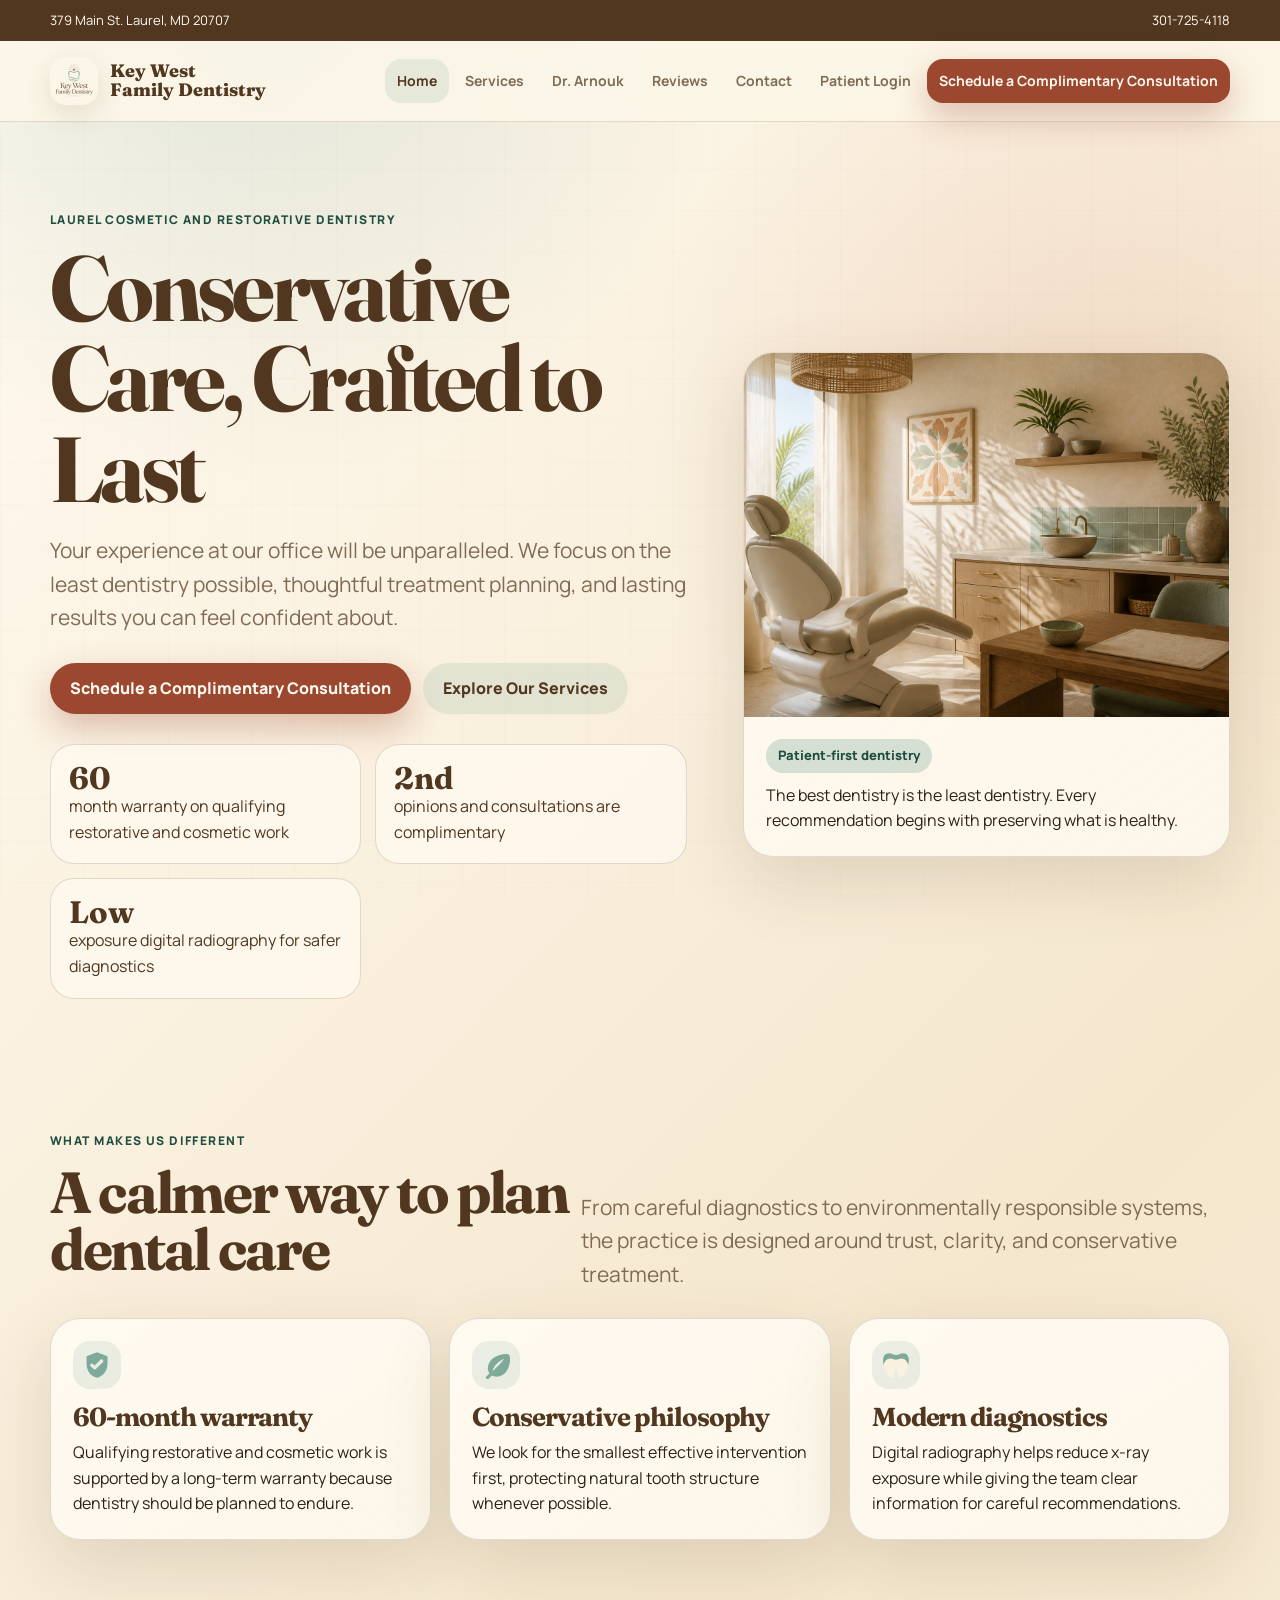
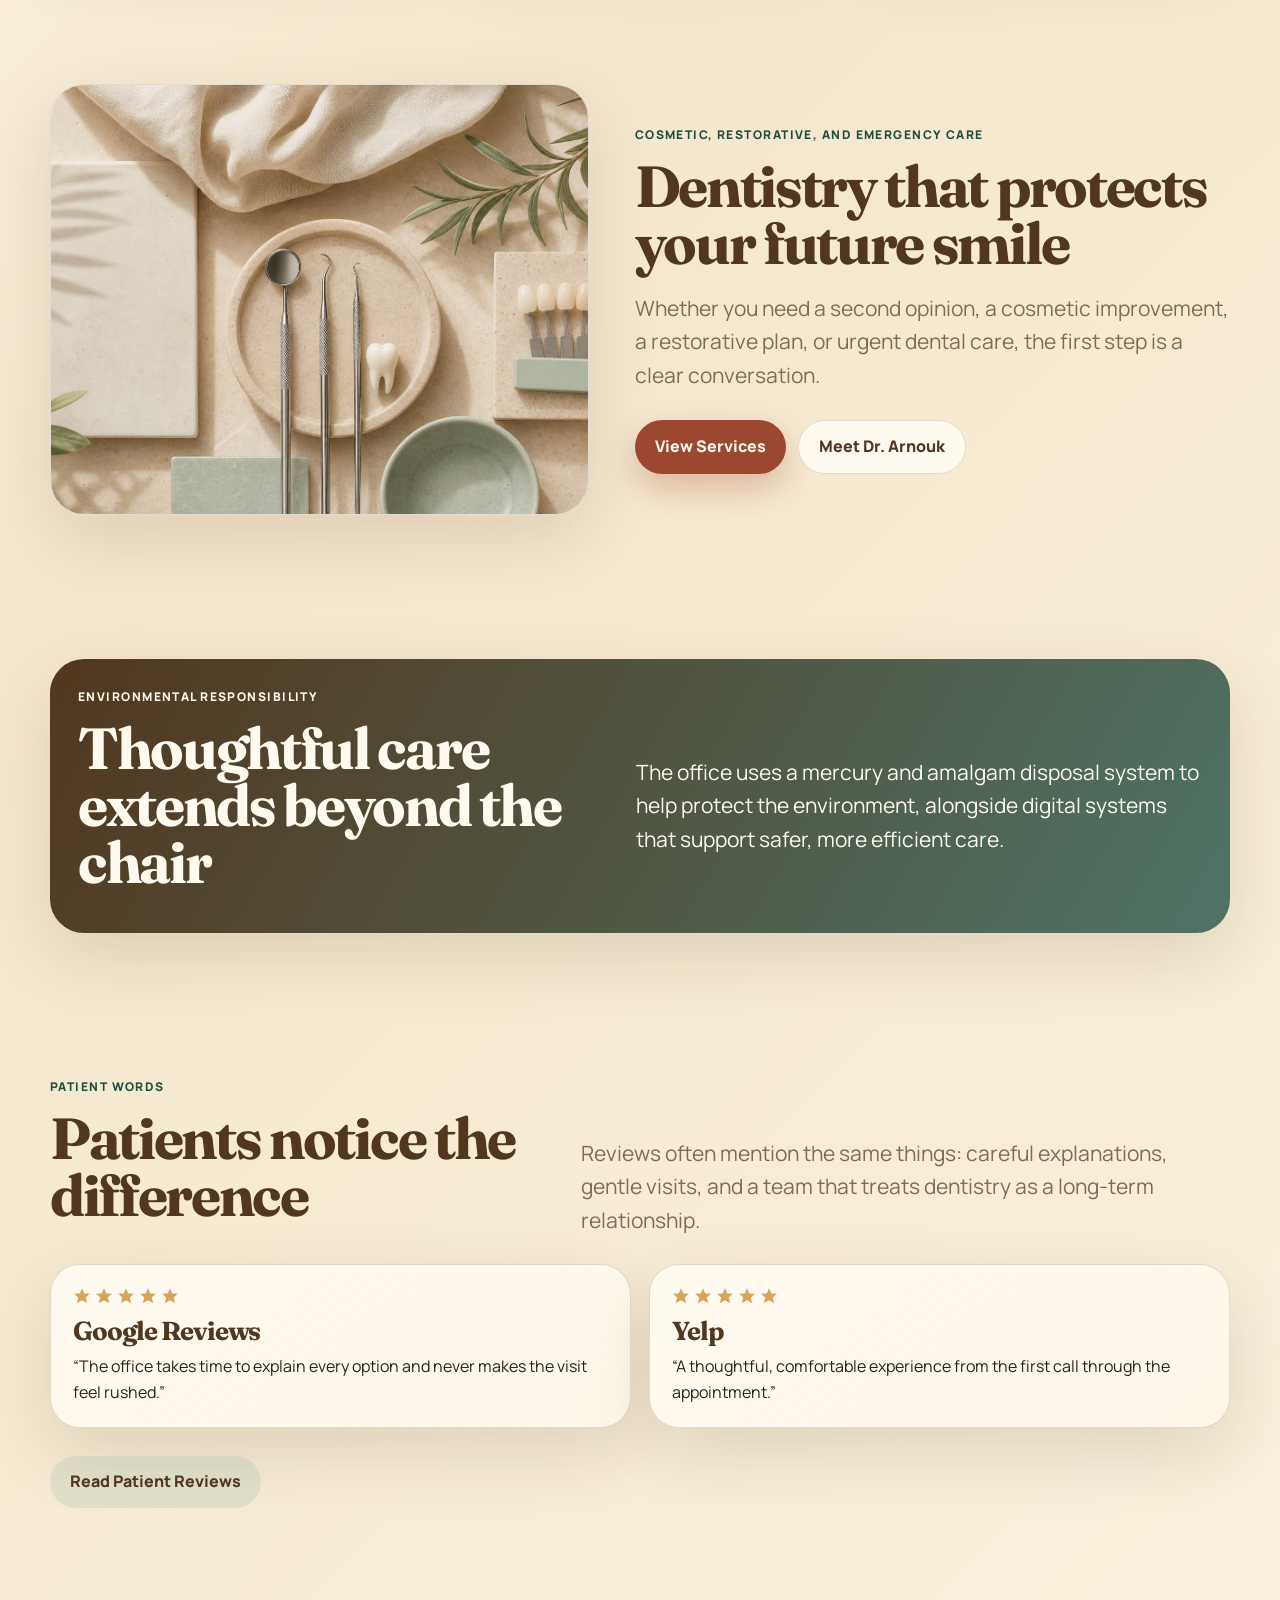
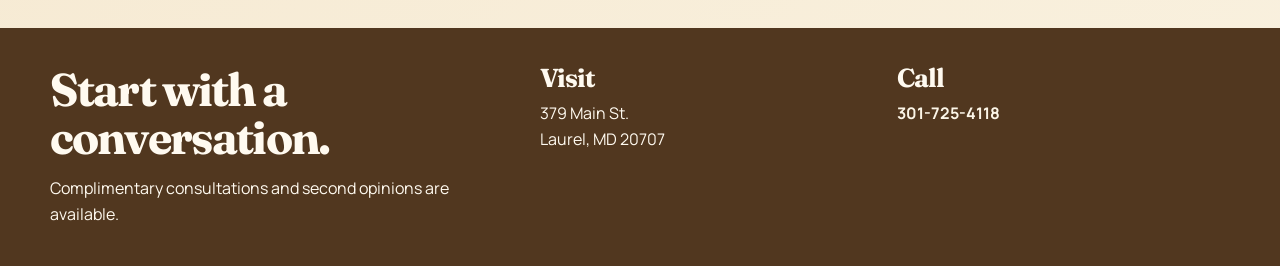
==== index.html @ 3a90dc20 "Initial release: warm boutique redesign of caribbeandentist.com - 8 static pages (home, services, do" ====
<!doctype html>
<html lang="en">
  <head>
    <meta charset="utf-8">
    <meta name="viewport" content="width=device-width, initial-scale=1">
    <title>Key West Family Dentistry | Conservative Dental Care in Laurel, MD</title>
    <meta name="description" content="Warm, conservative cosmetic and restorative dentistry in Laurel, MD with complimentary consultations and a 60-month warranty on qualifying work.">
    <link rel="preconnect" href="https://fonts.googleapis.com">
    <link rel="preconnect" href="https://fonts.gstatic.com" crossorigin>
    <link rel="stylesheet" href="styles.css">
  </head>
  <body>
    <div class="top-note">
      <div class="site-shell">
        <span>379 Main St. Laurel, MD 20707</span>
        <a href="tel:3017254118">301-725-4118</a>
      </div>
    </div>
    <header class="nav-wrap">
      <nav class="nav site-shell" aria-label="Primary navigation">
        <a class="brand" href="index.html">
          <img class="brand-mark" src="assets/logo/logo-mark-192.png" width="48" height="48" alt="">
          <span>Key West<br>Family Dentistry</span>
        </a>
        <button class="menu-toggle" type="button" aria-label="Open navigation" aria-expanded="false" data-menu-toggle><span></span></button>
        <div class="nav-links" data-nav-links>
          <a class="active" href="index.html">Home</a>
          <a href="services.html">Services</a>
          <a href="doctor.html">Dr. Arnouk</a>
          <a href="reviews.html">Reviews</a>
          <a href="contact.html">Contact</a>
          <a href="login.html">Patient Login</a>
          <a class="btn" href="contact.html">Schedule a Complimentary Consultation</a>
        </div>
      </nav>
    </header>
    <main>
      <section class="hero">
        <div class="site-shell hero-grid">
          <div>
            <p class="eyebrow">Laurel cosmetic and restorative dentistry</p>
            <h1>Conservative Care, Crafted to Last</h1>
            <p class="lede">Your experience at our office will be unparalleled. We focus on the least dentistry possible, thoughtful treatment planning, and lasting results you can feel confident about.</p>
            <div class="actions">
              <a class="btn" href="contact.html">Schedule a Complimentary Consultation</a>
              <a class="btn secondary" href="services.html">Explore Our Services</a>
            </div>
            <div class="stat-strip">
              <div class="stat"><strong>60</strong><span>month warranty on qualifying restorative and cosmetic work</span></div>
              <div class="stat"><strong>2nd</strong><span>opinions and consultations are complimentary</span></div>
              <div class="stat"><strong>Low</strong><span>exposure digital radiography for safer diagnostics</span></div>
            </div>
          </div>
          <div class="hero-card">
            <img src="assets/images/hero-clinic-scene.png" alt="Warm boutique dental consultation room">
            <div class="card-note">
              <span class="chip">Patient-first dentistry</span>
              <p>The best dentistry is the least dentistry. Every recommendation begins with preserving what is healthy.</p>
            </div>
          </div>
        </div>
      </section>
      <section class="section">
        <div class="site-shell">
          <div class="section-head">
            <div>
              <p class="eyebrow">What makes us different</p>
              <h2>A calmer way to plan dental care</h2>
            </div>
            <p class="lede">From careful diagnostics to environmentally responsible systems, the practice is designed around trust, clarity, and conservative treatment.</p>
          </div>
          <div class="grid-3">
            <article class="paper-card">
              <span class="icon"><img src="assets/icons/icon-shield.svg" alt=""></span>
              <h3>60-month warranty</h3>
              <p>Qualifying restorative and cosmetic work is supported by a long-term warranty because dentistry should be planned to endure.</p>
            </article>
            <article class="paper-card">
              <span class="icon"><img src="assets/icons/icon-leaf.svg" alt=""></span>
              <h3>Conservative philosophy</h3>
              <p>We look for the smallest effective intervention first, protecting natural tooth structure whenever possible.</p>
            </article>
            <article class="paper-card">
              <span class="icon"><img src="assets/icons/icon-tooth.svg" alt=""></span>
              <h3>Modern diagnostics</h3>
              <p>Digital radiography helps reduce x-ray exposure while giving the team clear information for careful recommendations.</p>
            </article>
          </div>
        </div>
      </section>
      <section class="section">
        <div class="site-shell split-grid">
          <div class="media-frame">
            <img src="assets/images/services-still-life.png" alt="Warm dental tools and porcelain shade tabs">
          </div>
          <div>
            <p class="eyebrow">Cosmetic, restorative, and emergency care</p>
            <h2>Dentistry that protects your future smile</h2>
            <p class="lede">Whether you need a second opinion, a cosmetic improvement, a restorative plan, or urgent dental care, the first step is a clear conversation.</p>
            <div class="actions">
              <a class="btn" href="services.html">View Services</a>
              <a class="btn ghost" href="doctor.html">Meet Dr. Arnouk</a>
            </div>
          </div>
        </div>
      </section>
      <section class="section">
        <div class="site-shell band">
          <div class="split-grid">
            <div>
              <p class="eyebrow">Environmental responsibility</p>
              <h2>Thoughtful care extends beyond the chair</h2>
            </div>
            <p class="lede">The office uses a mercury and amalgam disposal system to help protect the environment, alongside digital systems that support safer, more efficient care.</p>
          </div>
        </div>
      </section>
      <section class="section">
        <div class="site-shell">
          <div class="section-head">
            <div>
              <p class="eyebrow">Patient words</p>
              <h2>Patients notice the difference</h2>
            </div>
            <p class="lede">Reviews often mention the same things: careful explanations, gentle visits, and a team that treats dentistry as a long-term relationship.</p>
          </div>
          <div class="review-grid">
            <article class="review-card">
              <div class="stars"><img src="assets/icons/icon-star.svg" alt=""><img src="assets/icons/icon-star.svg" alt=""><img src="assets/icons/icon-star.svg" alt=""><img src="assets/icons/icon-star.svg" alt=""><img src="assets/icons/icon-star.svg" alt=""></div>
              <h3>Google Reviews</h3>
              <p>“The office takes time to explain every option and never makes the visit feel rushed.”</p>
            </article>
            <article class="review-card">
              <div class="stars"><img src="assets/icons/icon-star.svg" alt=""><img src="assets/icons/icon-star.svg" alt=""><img src="assets/icons/icon-star.svg" alt=""><img src="assets/icons/icon-star.svg" alt=""><img src="assets/icons/icon-star.svg" alt=""></div>
              <h3>Yelp</h3>
              <p>“A thoughtful, comfortable experience from the first call through the appointment.”</p>
            </article>
          </div>
          <div class="actions">
            <a class="btn secondary" href="reviews.html">Read Patient Reviews</a>
          </div>
        </div>
      </section>
    </main>
    <footer class="footer">
      <div class="site-shell footer-grid">
        <div>
          <h2>Start with a conversation.</h2>
          <p>Complimentary consultations and second opinions are available.</p>
        </div>
        <div>
          <h3>Visit</h3>
          <p>379 Main St.<br>Laurel, MD 20707</p>
        </div>
        <div>
          <h3>Call</h3>
          <p><a href="tel:3017254118">301-725-4118</a></p>
        </div>
      </div>
    </footer>
    <script src="script.js"></script>
  </body>
</html>
---- styles.css ----
@import url("https://fonts.googleapis.com/css2?family=Fraunces:opsz,wght@9..144,500;9..144,650&family=Manrope:wght@400;500;600;700&display=swap");

:root {
  --sand: #ead8bd;
  --coconut: #fcf6e8;
  --cream: #fffaf0;
  --seafoam: #7fa99b;
  --seafoam-dark: #4f7b70;
  --seafoam-ink: #1f4d40;
  --terracotta: #c86f52;
  --terracotta-deep: #9c4830;
  --clay: #e6ad86;
  --walnut: #51371f;
  --ink: #2e2116;
  --muted: #806b55;
  --line: rgba(81, 55, 31, .16);
  --shadow: 0 24px 70px rgba(81, 55, 31, .14);
  --radius: 30px;
}

* {
  box-sizing: border-box;
}

:focus-visible {
  outline: 3px solid var(--terracotta);
  outline-offset: 3px;
  border-radius: 8px;
}

a:focus-visible,
button:focus-visible,
.btn:focus-visible,
.tab:focus-visible,
[data-menu-toggle]:focus-visible {
  outline-color: var(--terracotta);
}

input:focus-visible,
select:focus-visible,
textarea:focus-visible {
  outline: none;
}

html {
  scroll-behavior: smooth;
}

body {
  margin: 0;
  font-family: "Manrope", system-ui, sans-serif;
  color: var(--ink);
  background:
    radial-gradient(circle at 20% 0%, rgba(127, 169, 155, .22), transparent 30rem),
    radial-gradient(circle at 85% 12%, rgba(200, 111, 82, .15), transparent 28rem),
    linear-gradient(135deg, #fffaf0 0%, #f5e7ce 48%, #f9f1df 100%);
  line-height: 1.6;
}

body::before {
  position: fixed;
  inset: 0;
  z-index: -1;
  pointer-events: none;
  content: "";
  opacity: .38;
  background-image:
    linear-gradient(rgba(81, 55, 31, .04) 1px, transparent 1px),
    linear-gradient(90deg, rgba(81, 55, 31, .035) 1px, transparent 1px);
  background-size: 42px 42px;
}

a {
  color: inherit;
  text-decoration: none;
}

img {
  display: block;
  max-width: 100%;
  height: auto;
}

button,
input,
select,
textarea {
  font: inherit;
}

.site-shell {
  width: min(1180px, calc(100% - 32px));
  margin: 0 auto;
}

.top-note {
  padding: 10px 0;
  font-size: 13px;
  color: var(--cream);
  background: var(--walnut);
}

.top-note .site-shell {
  display: flex;
  justify-content: space-between;
  gap: 16px;
}

.nav-wrap {
  position: sticky;
  top: 0;
  z-index: 20;
  border-bottom: 1px solid var(--line);
  background: rgba(252, 246, 232, .88);
  backdrop-filter: blur(18px);
}

.nav {
  min-height: 80px;
  display: flex;
  align-items: center;
  justify-content: space-between;
  gap: 20px;
}

.brand {
  display: inline-flex;
  align-items: center;
  gap: 12px;
  font-weight: 800;
  color: var(--walnut);
  min-height: 44px;
}

.brand-mark {
  width: 48px;
  height: 48px;
  border-radius: 16px;
  object-fit: cover;
  background: var(--coconut);
  box-shadow: 0 10px 28px rgba(81, 55, 31, .12);
}

.brand span {
  display: block;
  font-family: "Fraunces", serif;
  font-size: 18px;
  line-height: 1.05;
}

.menu-toggle {
  display: inline-flex;
  min-width: 46px;
  min-height: 46px;
  align-items: center;
  justify-content: center;
  border: 1px solid var(--line);
  border-radius: 999px;
  color: var(--walnut);
  background: var(--cream);
}

.menu-toggle span,
.menu-toggle span::before,
.menu-toggle span::after {
  display: block;
  width: 20px;
  height: 2px;
  border-radius: 999px;
  background: currentColor;
}

.menu-toggle span::before,
.menu-toggle span::after {
  content: "";
  transform: translateY(-7px);
}

.menu-toggle span::after {
  transform: translateY(5px);
}

.nav-links {
  position: absolute;
  left: 16px;
  right: 16px;
  top: calc(100% + 10px);
  display: none;
  padding: 14px;
  border: 1px solid var(--line);
  border-radius: 26px;
  background: var(--cream);
  box-shadow: var(--shadow);
}

.nav-links.open {
  display: grid;
}

.nav-links a {
  display: flex;
  min-height: 44px;
  align-items: center;
  padding: 8px 12px;
  border-radius: 16px;
  color: var(--muted);
  font-weight: 700;
  font-size: 14px;
}

.nav-links a:hover,
.nav-links a.active {
  color: var(--walnut);
  background: rgba(127, 169, 155, .16);
}

.nav-links a.btn {
  color: var(--cream);
  background: var(--terracotta-deep);
}

.btn {
  display: inline-flex;
  min-height: 46px;
  align-items: center;
  justify-content: center;
  gap: 10px;
  border: 0;
  border-radius: 999px;
  padding: 13px 20px;
  font-weight: 800;
  color: var(--cream);
  cursor: pointer;
  background: var(--terracotta-deep);
  box-shadow: 0 14px 34px rgba(156, 72, 48, .32);
}

.btn:hover {
  transform: translateY(-1px);
}

.btn.secondary {
  color: var(--walnut);
  background: rgba(127, 169, 155, .18);
  box-shadow: none;
}

.btn.ghost {
  color: var(--walnut);
  background: var(--cream);
  border: 1px solid var(--line);
  box-shadow: none;
}

.hero {
  padding: 56px 0 36px;
}

.hero-grid,
.split-grid,
.auth-grid,
.dashboard-grid {
  display: grid;
  gap: 28px;
}

.eyebrow {
  margin: 0 0 14px;
  color: var(--seafoam-ink);
  font-weight: 800;
  letter-spacing: .12em;
  text-transform: uppercase;
  font-size: 12px;
}

h1,
h2,
h3 {
  font-family: "Fraunces", Georgia, serif;
  color: var(--walnut);
  line-height: .98;
  letter-spacing: -.04em;
}

h1 {
  margin: 0;
  font-size: clamp(44px, 13vw, 78px);
}

h2 {
  margin: 0 0 14px;
  font-size: clamp(34px, 9vw, 58px);
}

h3 {
  margin: 0 0 10px;
  font-size: 26px;
}

p {
  margin: 0;
}

.lede {
  margin-top: 20px;
  color: var(--muted);
  font-size: clamp(17px, 4vw, 21px);
  max-width: 670px;
}

.actions {
  display: flex;
  flex-wrap: wrap;
  gap: 12px;
  margin-top: 28px;
}

.hero-card,
.paper-card,
.form-card,
.portal-card,
.review-card,
.service-card {
  border: 1px solid var(--line);
  border-radius: var(--radius);
  background:
    linear-gradient(145deg, rgba(255, 250, 240, .92), rgba(252, 246, 232, .78)),
    var(--cream);
  box-shadow: var(--shadow);
}

.hero-card {
  overflow: hidden;
}

.hero-card img {
  width: 100%;
  aspect-ratio: 4 / 3;
  object-fit: cover;
}

.hero-card .card-note {
  display: grid;
  gap: 10px;
  padding: 22px;
}

.stat-strip {
  display: grid;
  gap: 14px;
  margin-top: 30px;
}

.stat {
  padding: 18px;
  border-radius: 24px;
  color: var(--walnut);
  background: rgba(255, 250, 240, .72);
  border: 1px solid var(--line);
}

.stat strong {
  display: block;
  font-family: "Fraunces", serif;
  font-size: 31px;
  line-height: 1;
}

.section {
  padding: 48px 0;
}

.section-head {
  display: grid;
  gap: 12px;
  margin-bottom: 26px;
}

.grid-3,
.grid-2,
.service-grid,
.review-grid {
  display: grid;
  gap: 18px;
}

.paper-card,
.service-card,
.review-card,
.portal-card {
  padding: 22px;
}

.icon {
  width: 48px;
  height: 48px;
  display: grid;
  place-items: center;
  margin-bottom: 16px;
  border-radius: 17px;
  background: rgba(127, 169, 155, .16);
}

.icon img {
  width: 28px;
  height: 28px;
}

.band {
  padding: 28px;
  border-radius: 34px;
  color: var(--cream);
  background:
    linear-gradient(120deg, rgba(81, 55, 31, .9), rgba(79, 123, 112, .88)),
    var(--walnut);
  box-shadow: var(--shadow);
}

.band h2,
.band h3,
.band p {
  color: inherit;
}

.media-frame {
  overflow: hidden;
  border-radius: 34px;
  border: 1px solid var(--line);
  background: var(--cream);
  box-shadow: var(--shadow);
}

.media-frame img {
  width: 100%;
  aspect-ratio: 5 / 4;
  object-fit: cover;
}

.quote {
  font-family: "Fraunces", serif;
  font-size: clamp(28px, 8vw, 48px);
  line-height: 1.08;
  color: var(--walnut);
}

.quote-card {
  padding: 28px;
  border-radius: 34px;
  background: rgba(127, 169, 155, .18);
}

.form-card {
  padding: 22px;
}

.form-card h1 {
  font-size: clamp(36px, 5vw, 56px);
  line-height: 1.05;
  letter-spacing: -.02em;
}

.form-grid {
  display: grid;
  gap: 14px;
}

label {
  display: grid;
  gap: 7px;
  color: var(--walnut);
  font-weight: 800;
}

input,
select,
textarea {
  width: 100%;
  min-height: 48px;
  border: 1px solid var(--line);
  border-radius: 18px;
  padding: 13px 15px;
  color: var(--ink);
  background: rgba(255, 250, 240, .86);
  outline: none;
}

textarea {
  min-height: 128px;
  resize: vertical;
}

input:focus,
select:focus,
textarea:focus {
  border-color: var(--seafoam);
  box-shadow: 0 0 0 4px rgba(127, 169, 155, .18);
}

.map-card {
  min-height: 320px;
  display: grid;
  align-content: end;
  padding: 24px;
  border-radius: 34px;
  color: var(--walnut);
  background:
    linear-gradient(rgba(252, 246, 232, .56), rgba(252, 246, 232, .86)),
    repeating-linear-gradient(45deg, rgba(127, 169, 155, .24) 0 12px, rgba(255, 250, 240, .55) 12px 24px);
  border: 1px solid var(--line);
  box-shadow: var(--shadow);
}

.tabs {
  display: flex;
  flex-wrap: wrap;
  gap: 10px;
  margin-bottom: 22px;
}

.tab {
  min-height: 44px;
  border: 1px solid var(--line);
  border-radius: 999px;
  padding: 10px 16px;
  color: var(--walnut);
  cursor: pointer;
  background: var(--cream);
  font-weight: 800;
}

.tab.active {
  color: var(--cream);
  background: var(--seafoam-ink);
}

.stars {
  display: flex;
  gap: 4px;
  margin-bottom: 14px;
}

.stars img {
  width: 18px;
  height: 18px;
}

.auth-grid {
  align-items: stretch;
}

.auth-side {
  position: relative;
  min-height: 480px;
  overflow: hidden;
  border-radius: 34px;
  background: var(--walnut);
  box-shadow: var(--shadow);
}

.auth-side img {
  position: absolute;
  inset: 0;
  width: 100%;
  height: 100%;
  object-fit: cover;
  opacity: .82;
}

.auth-side-content {
  position: absolute;
  left: 0;
  right: 0;
  bottom: 0;
  padding: 28px;
  color: var(--cream);
  background: linear-gradient(to top, rgba(46, 33, 22, .82) 0%, rgba(46, 33, 22, .55) 60%, transparent 100%);
}

.auth-side-content .eyebrow,
.auth-side-content h2,
.auth-side-content h3,
.auth-side-content p {
  color: var(--cream);
}

.relative {
  position: relative;
}

.small-link {
  color: var(--seafoam-ink);
  font-weight: 800;
}

.consent {
  display: flex;
  align-items: flex-start;
  gap: 12px;
  min-height: 48px;
  padding: 8px 4px;
  font-weight: 600;
  color: var(--ink);
}

.consent-box {
  width: 24px;
  min-width: 24px;
  min-height: 24px;
  height: 24px;
  margin: 12px 0;
  accent-color: var(--seafoam-ink);
}

.portal-nav {
  display: grid;
  gap: 10px;
}

.portal-nav a,
.portal-nav-disabled {
  min-height: 44px;
  display: flex;
  align-items: center;
  gap: 10px;
  padding: 12px 14px;
  border-radius: 16px;
  font-weight: 800;
  color: var(--muted);
  flex-wrap: wrap;
}

.portal-nav a[aria-disabled="true"],
.portal-nav-disabled {
  opacity: .68;
  pointer-events: none;
  cursor: default;
}

.btn.secondary[aria-disabled="true"] {
  opacity: .7;
  cursor: not-allowed;
  pointer-events: none;
}

.portal-nav a.active,
.portal-nav a:hover {
  color: var(--walnut);
  background: rgba(127, 169, 155, .18);
}

.chip {
  display: inline-flex;
  align-items: center;
  width: fit-content;
  min-height: 34px;
  border-radius: 999px;
  padding: 6px 12px;
  color: var(--seafoam-ink);
  background: rgba(127, 169, 155, .32);
  font-size: 13px;
  font-weight: 900;
}

.timeline {
  display: grid;
  gap: 14px;
}

.timeline-item {
  padding-left: 20px;
  border-left: 3px solid var(--seafoam);
}

.footer {
  margin-top: 48px;
  padding: 38px 0;
  color: var(--cream);
  background: var(--walnut);
}

.footer-grid {
  display: grid;
  gap: 24px;
}

.footer h2,
.footer h3,
.footer p {
  color: inherit;
}

.footer h2 {
  font-size: clamp(28px, 5vw, 46px);
  line-height: 1.05;
}

.footer a {
  color: var(--coconut);
  font-weight: 700;
}

.mini-list {
  display: grid;
  gap: 8px;
  padding: 0;
  margin: 14px 0 0;
  list-style: none;
}

.page-hero {
  padding: 54px 0 28px;
}

.page-hero .lede {
  max-width: 780px;
}

@media (min-width: 641px) {
  .site-shell {
    width: min(1180px, calc(100% - 48px));
  }

  .top-note .site-shell {
    flex-direction: row;
  }

  .stat-strip,
  .grid-2,
  .review-grid {
    grid-template-columns: repeat(2, minmax(0, 1fr));
  }

  .form-grid.two {
    grid-template-columns: repeat(2, minmax(0, 1fr));
  }

  .footer-grid {
    grid-template-columns: 1.4fr 1fr 1fr;
  }
}

@media (min-width: 1025px) {
  .menu-toggle {
    display: none;
  }

  .nav-links {
    position: static;
    display: flex;
    align-items: center;
    gap: 4px;
    padding: 0;
    border: 0;
    border-radius: 0;
    background: transparent;
    box-shadow: none;
  }

  .hero {
    padding: 88px 0 60px;
  }

  .hero-grid {
    grid-template-columns: 1.02fr .78fr;
    align-items: center;
    gap: 56px;
  }

  .split-grid {
    grid-template-columns: .95fr 1.05fr;
    align-items: center;
    gap: 46px;
  }

  .split-grid.reverse {
    grid-template-columns: 1.05fr .95fr;
  }

  .auth-grid {
    grid-template-columns: .92fr 1.08fr;
    gap: 40px;
  }

  .dashboard-grid {
    grid-template-columns: 260px 1fr;
    align-items: start;
  }

  .grid-3,
  .service-grid {
    grid-template-columns: repeat(3, minmax(0, 1fr));
  }

  .section {
    padding: 72px 0;
  }

  .section-head {
    grid-template-columns: .8fr 1fr;
    align-items: end;
  }

  h1 {
    font-size: clamp(72px, 7.2vw, 104px);
  }
}

@media (max-width: 640px) {
  .top-note .site-shell {
    display: grid;
  }

  .brand span {
    font-size: 16px;
  }

  .actions .btn,
  .actions .btn.secondary,
  .actions .btn.ghost {
    width: 100%;
  }

  .paper-card,
  .service-card,
  .review-card,
  .portal-card,
  .form-card,
  .band {
    padding: 20px;
    border-radius: 24px;
  }
}
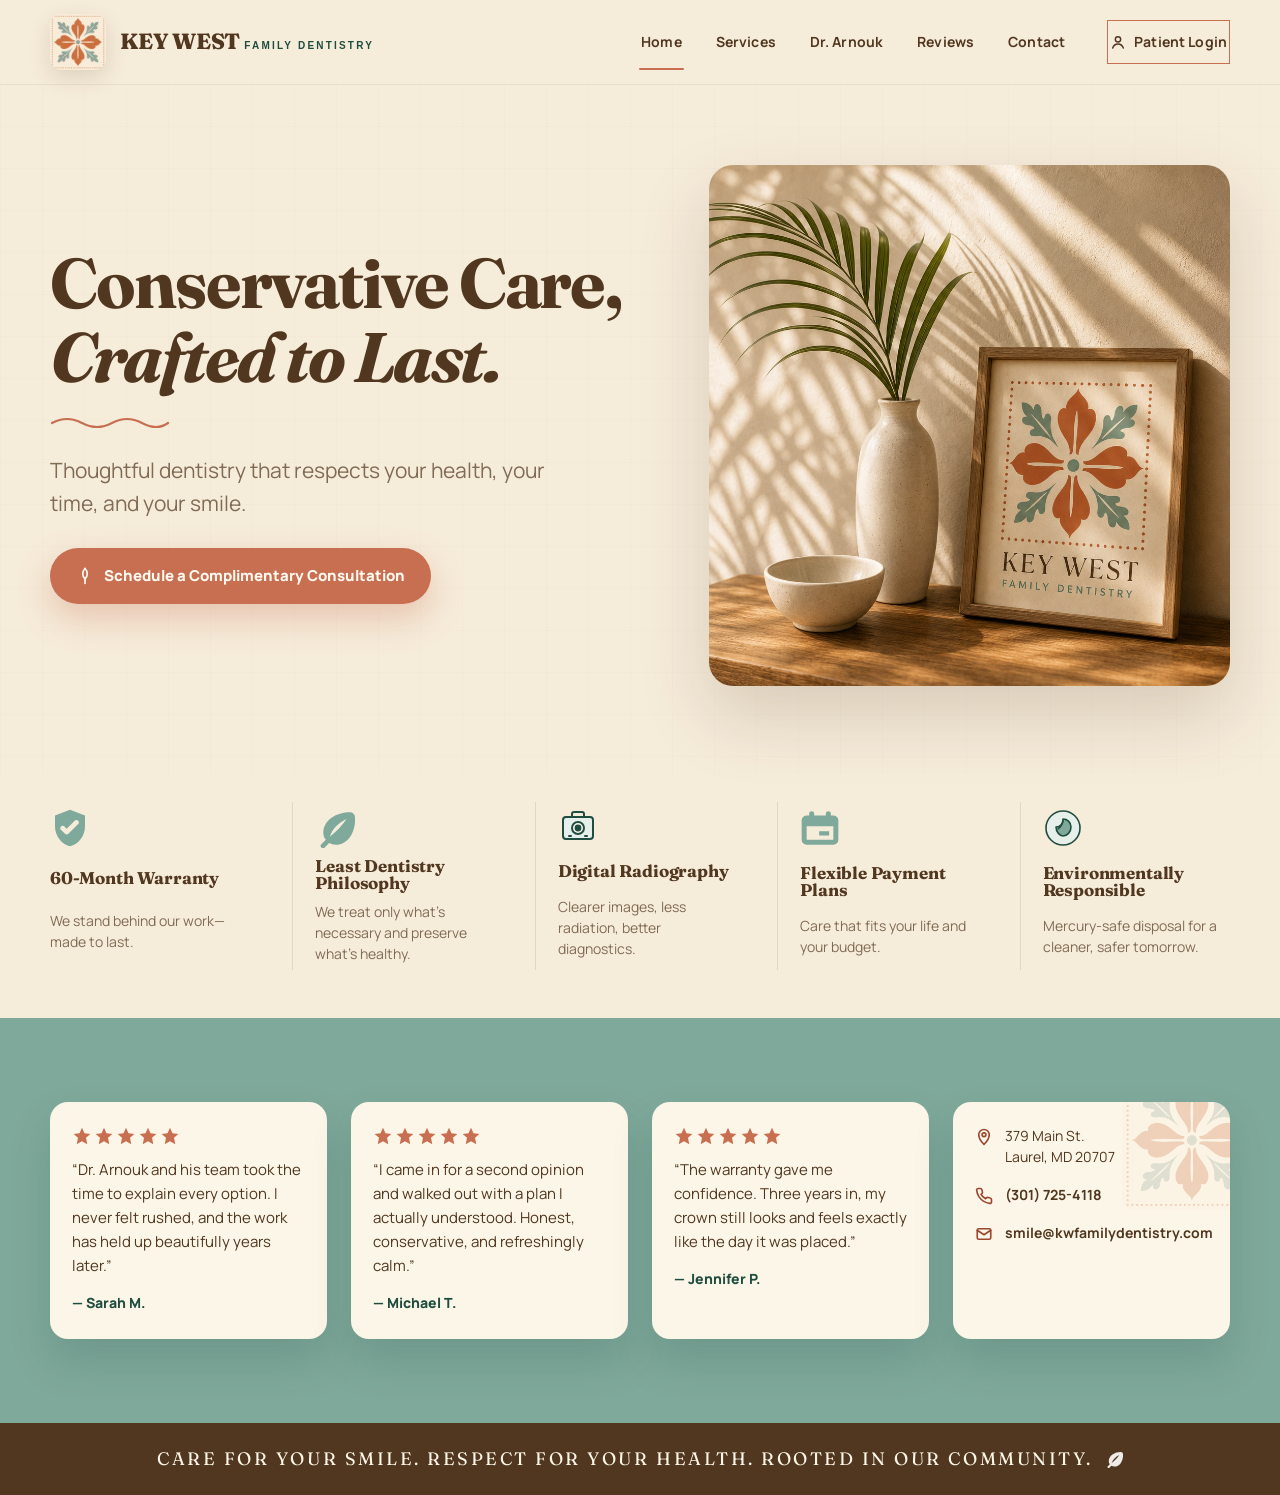
==== commit 1894e5bb: "Homepage v2: tile brand + still-life hero matching reference layout - Add Mediterranean ceramic tile" ====
--- a/index.html
+++ b/index.html
@@ -1,163 +1,158 @@
-<!doctype html>
+<!DOCTYPE html>
 <html lang="en">
-  <head>
-    <meta charset="utf-8">
-    <meta name="viewport" content="width=device-width, initial-scale=1">
-    <title>Key West Family Dentistry | Conservative Dental Care in Laurel, MD</title>
-    <meta name="description" content="Warm, conservative cosmetic and restorative dentistry in Laurel, MD with complimentary consultations and a 60-month warranty on qualifying work.">
-    <link rel="preconnect" href="https://fonts.googleapis.com">
-    <link rel="preconnect" href="https://fonts.gstatic.com" crossorigin>
-    <link rel="stylesheet" href="styles.css">
-  </head>
-  <body>
-    <div class="top-note">
-      <div class="site-shell">
-        <span>379 Main St. Laurel, MD 20707</span>
-        <a href="tel:3017254118">301-725-4118</a>
-      </div>
+<head>
+  <meta charset="utf-8">
+  <meta name="viewport" content="width=device-width, initial-scale=1">
+  <title>Key West Family Dentistry — Conservative Care, Crafted to Last</title>
+  <meta name="description" content="Laurel, Maryland cosmetic and restorative dentistry led by Dr. Andrew Arnouk. Conservative, evidence-based care with a 60-month warranty.">
+  <link rel="preconnect" href="https://fonts.googleapis.com">
+  <link rel="preconnect" href="https://fonts.gstatic.com" crossorigin>
+  <link rel="icon" href="assets/logo/logo-tile.png" type="image/png">
+  <link rel="stylesheet" href="styles.css">
+</head>
+<body class="page-home">
+  <header class="nav-wrap home-header">
+    <div class="site-shell nav">
+      <a class="brand brand-tile" href="index.html" aria-label="Key West Family Dentistry">
+        <img class="brand-mark brand-mark-tile" src="assets/logo/logo-tile.png" alt="" width="56" height="56">
+        <span class="brand-stack">
+          <strong>KEY WEST</strong>
+          <small>FAMILY DENTISTRY</small>
+        </span>
+      </a>
+      <button class="menu-toggle" type="button" aria-controls="primary-nav" aria-expanded="false" data-menu-toggle>
+        <span class="sr-only">Menu</span>
+        <span aria-hidden="true"></span>
+      </button>
+      <nav class="nav-links" id="primary-nav" data-nav-links aria-label="Primary">
+        <a class="active" href="index.html">Home</a>
+        <a href="services.html">Services</a>
+        <a href="doctor.html">Dr. Arnouk</a>
+        <a href="reviews.html">Reviews</a>
+        <a href="contact.html">Contact</a>
+        <a class="login-pill" href="login.html">
+          <svg width="16" height="16" viewBox="0 0 24 24" fill="none" stroke="currentColor" stroke-width="2.2" stroke-linecap="round" stroke-linejoin="round" aria-hidden="true"><circle cx="12" cy="8" r="4"></circle><path d="M4 21c1.5-4 4.5-6 8-6s6.5 2 8 6"></path></svg>
+          Patient Login
+        </a>
+      </nav>
     </div>
-    <header class="nav-wrap">
-      <nav class="nav site-shell" aria-label="Primary navigation">
-        <a class="brand" href="index.html">
-          <img class="brand-mark" src="assets/logo/logo-mark-192.png" width="48" height="48" alt="">
-          <span>Key West<br>Family Dentistry</span>
-        </a>
-        <button class="menu-toggle" type="button" aria-label="Open navigation" aria-expanded="false" data-menu-toggle><span></span></button>
-        <div class="nav-links" data-nav-links>
-          <a class="active" href="index.html">Home</a>
-          <a href="services.html">Services</a>
-          <a href="doctor.html">Dr. Arnouk</a>
-          <a href="reviews.html">Reviews</a>
-          <a href="contact.html">Contact</a>
-          <a href="login.html">Patient Login</a>
-          <a class="btn" href="contact.html">Schedule a Complimentary Consultation</a>
-        </div>
-      </nav>
-    </header>
-    <main>
-      <section class="hero">
-        <div class="site-shell hero-grid">
-          <div>
-            <p class="eyebrow">Laurel cosmetic and restorative dentistry</p>
-            <h1>Conservative Care, Crafted to Last</h1>
-            <p class="lede">Your experience at our office will be unparalleled. We focus on the least dentistry possible, thoughtful treatment planning, and lasting results you can feel confident about.</p>
-            <div class="actions">
-              <a class="btn" href="contact.html">Schedule a Complimentary Consultation</a>
-              <a class="btn secondary" href="services.html">Explore Our Services</a>
-            </div>
-            <div class="stat-strip">
-              <div class="stat"><strong>60</strong><span>month warranty on qualifying restorative and cosmetic work</span></div>
-              <div class="stat"><strong>2nd</strong><span>opinions and consultations are complimentary</span></div>
-              <div class="stat"><strong>Low</strong><span>exposure digital radiography for safer diagnostics</span></div>
-            </div>
-          </div>
-          <div class="hero-card">
-            <img src="assets/images/hero-clinic-scene.png" alt="Warm boutique dental consultation room">
-            <div class="card-note">
-              <span class="chip">Patient-first dentistry</span>
-              <p>The best dentistry is the least dentistry. Every recommendation begins with preserving what is healthy.</p>
-            </div>
+  </header>
+
+  <main>
+    <section class="hero-tile">
+      <div class="site-shell hero-tile-grid">
+        <div class="hero-tile-copy">
+          <h1>Conservative Care,<br><em>Crafted to Last.</em></h1>
+          <svg class="hero-wave" width="120" height="18" viewBox="0 0 120 18" fill="none" aria-hidden="true">
+            <path d="M2 9 Q 17 1, 32 9 T 62 9 T 92 9 T 118 9" stroke="#c86f52" stroke-width="2.2" stroke-linecap="round" fill="none"/>
+          </svg>
+          <p class="hero-tile-lede">Thoughtful dentistry that respects your health, your time, and your smile.</p>
+          <div class="actions">
+            <a class="btn hero-cta" href="contact.html">
+              <svg width="18" height="18" viewBox="0 0 24 24" fill="none" stroke="currentColor" stroke-width="2.2" stroke-linecap="round" stroke-linejoin="round" aria-hidden="true"><path d="M12 2c4 4 4 10 0 14"></path><path d="M12 2C8 6 8 12 12 16"></path><path d="M12 16v6"></path></svg>
+              Schedule a Complimentary Consultation
+            </a>
           </div>
         </div>
-      </section>
-      <section class="section">
-        <div class="site-shell">
-          <div class="section-head">
-            <div>
-              <p class="eyebrow">What makes us different</p>
-              <h2>A calmer way to plan dental care</h2>
-            </div>
-            <p class="lede">From careful diagnostics to environmentally responsible systems, the practice is designed around trust, clarity, and conservative treatment.</p>
-          </div>
-          <div class="grid-3">
-            <article class="paper-card">
-              <span class="icon"><img src="assets/icons/icon-shield.svg" alt=""></span>
-              <h3>60-month warranty</h3>
-              <p>Qualifying restorative and cosmetic work is supported by a long-term warranty because dentistry should be planned to endure.</p>
-            </article>
-            <article class="paper-card">
-              <span class="icon"><img src="assets/icons/icon-leaf.svg" alt=""></span>
-              <h3>Conservative philosophy</h3>
-              <p>We look for the smallest effective intervention first, protecting natural tooth structure whenever possible.</p>
-            </article>
-            <article class="paper-card">
-              <span class="icon"><img src="assets/icons/icon-tooth.svg" alt=""></span>
-              <h3>Modern diagnostics</h3>
-              <p>Digital radiography helps reduce x-ray exposure while giving the team clear information for careful recommendations.</p>
-            </article>
-          </div>
-        </div>
-      </section>
-      <section class="section">
-        <div class="site-shell split-grid">
-          <div class="media-frame">
-            <img src="assets/images/services-still-life.png" alt="Warm dental tools and porcelain shade tabs">
-          </div>
-          <div>
-            <p class="eyebrow">Cosmetic, restorative, and emergency care</p>
-            <h2>Dentistry that protects your future smile</h2>
-            <p class="lede">Whether you need a second opinion, a cosmetic improvement, a restorative plan, or urgent dental care, the first step is a clear conversation.</p>
-            <div class="actions">
-              <a class="btn" href="services.html">View Services</a>
-              <a class="btn ghost" href="doctor.html">Meet Dr. Arnouk</a>
-            </div>
-          </div>
-        </div>
-      </section>
-      <section class="section">
-        <div class="site-shell band">
-          <div class="split-grid">
-            <div>
-              <p class="eyebrow">Environmental responsibility</p>
-              <h2>Thoughtful care extends beyond the chair</h2>
-            </div>
-            <p class="lede">The office uses a mercury and amalgam disposal system to help protect the environment, alongside digital systems that support safer, more efficient care.</p>
-          </div>
-        </div>
-      </section>
-      <section class="section">
-        <div class="site-shell">
-          <div class="section-head">
-            <div>
-              <p class="eyebrow">Patient words</p>
-              <h2>Patients notice the difference</h2>
-            </div>
-            <p class="lede">Reviews often mention the same things: careful explanations, gentle visits, and a team that treats dentistry as a long-term relationship.</p>
-          </div>
-          <div class="review-grid">
-            <article class="review-card">
-              <div class="stars"><img src="assets/icons/icon-star.svg" alt=""><img src="assets/icons/icon-star.svg" alt=""><img src="assets/icons/icon-star.svg" alt=""><img src="assets/icons/icon-star.svg" alt=""><img src="assets/icons/icon-star.svg" alt=""></div>
-              <h3>Google Reviews</h3>
-              <p>“The office takes time to explain every option and never makes the visit feel rushed.”</p>
-            </article>
-            <article class="review-card">
-              <div class="stars"><img src="assets/icons/icon-star.svg" alt=""><img src="assets/icons/icon-star.svg" alt=""><img src="assets/icons/icon-star.svg" alt=""><img src="assets/icons/icon-star.svg" alt=""><img src="assets/icons/icon-star.svg" alt=""></div>
-              <h3>Yelp</h3>
-              <p>“A thoughtful, comfortable experience from the first call through the appointment.”</p>
-            </article>
-          </div>
-          <div class="actions">
-            <a class="btn secondary" href="reviews.html">Read Patient Reviews</a>
-          </div>
-        </div>
-      </section>
-    </main>
-    <footer class="footer">
-      <div class="site-shell footer-grid">
-        <div>
-          <h2>Start with a conversation.</h2>
-          <p>Complimentary consultations and second opinions are available.</p>
-        </div>
-        <div>
-          <h3>Visit</h3>
-          <p>379 Main St.<br>Laurel, MD 20707</p>
-        </div>
-        <div>
-          <h3>Call</h3>
-          <p><a href="tel:3017254118">301-725-4118</a></p>
+        <div class="hero-tile-media">
+          <img src="assets/images/hero-tile-still-life.png" alt="Sunlit still life with palm fronds in a ceramic vase next to a framed Key West Family Dentistry tile poster." width="720" height="720">
         </div>
       </div>
-    </footer>
-    <script src="script.js"></script>
-  </body>
-</html>+    </section>
+
+    <section class="feature-strip">
+      <div class="site-shell feature-strip-grid">
+        <article class="feature-item">
+          <img src="assets/icons/icon-shield.svg" alt="" width="40" height="40">
+          <h3>60-Month Warranty</h3>
+          <p>We stand behind our work&mdash;made to last.</p>
+        </article>
+        <article class="feature-item">
+          <img src="assets/icons/icon-leaf.svg" alt="" width="40" height="40">
+          <h3>Least Dentistry Philosophy</h3>
+          <p>We treat only what&rsquo;s necessary and preserve what&rsquo;s healthy.</p>
+        </article>
+        <article class="feature-item">
+          <img src="assets/icons/icon-radiograph.svg" alt="" width="40" height="40">
+          <h3>Digital Radiography</h3>
+          <p>Clearer images, less radiation, better diagnostics.</p>
+        </article>
+        <article class="feature-item">
+          <img src="assets/icons/icon-calendar.svg" alt="" width="40" height="40">
+          <h3>Flexible Payment Plans</h3>
+          <p>Care that fits your life and your budget.</p>
+        </article>
+        <article class="feature-item">
+          <img src="assets/icons/icon-leaf-circle.svg" alt="" width="40" height="40">
+          <h3>Environmentally Responsible</h3>
+          <p>Mercury-safe disposal for a cleaner, safer tomorrow.</p>
+        </article>
+      </div>
+    </section>
+
+    <section class="review-band">
+      <div class="site-shell review-band-grid">
+        <article class="review-band-card">
+          <div class="stars" aria-label="5 out of 5 stars">
+            <svg width="20" height="20" viewBox="0 0 24 24" aria-hidden="true"><path fill="#c86f52" d="M12 2l3 6.6 7 .9-5.2 4.7L18.3 22 12 18.3 5.7 22 7.2 14.2 2 9.5l7-.9z"/></svg>
+            <svg width="20" height="20" viewBox="0 0 24 24" aria-hidden="true"><path fill="#c86f52" d="M12 2l3 6.6 7 .9-5.2 4.7L18.3 22 12 18.3 5.7 22 7.2 14.2 2 9.5l7-.9z"/></svg>
+            <svg width="20" height="20" viewBox="0 0 24 24" aria-hidden="true"><path fill="#c86f52" d="M12 2l3 6.6 7 .9-5.2 4.7L18.3 22 12 18.3 5.7 22 7.2 14.2 2 9.5l7-.9z"/></svg>
+            <svg width="20" height="20" viewBox="0 0 24 24" aria-hidden="true"><path fill="#c86f52" d="M12 2l3 6.6 7 .9-5.2 4.7L18.3 22 12 18.3 5.7 22 7.2 14.2 2 9.5l7-.9z"/></svg>
+            <svg width="20" height="20" viewBox="0 0 24 24" aria-hidden="true"><path fill="#c86f52" d="M12 2l3 6.6 7 .9-5.2 4.7L18.3 22 12 18.3 5.7 22 7.2 14.2 2 9.5l7-.9z"/></svg>
+          </div>
+          <p>&ldquo;Dr. Arnouk and his team took the time to explain every option. I never felt rushed, and the work has held up beautifully years later.&rdquo;</p>
+          <footer>&mdash; Sarah M.</footer>
+        </article>
+        <article class="review-band-card">
+          <div class="stars" aria-label="5 out of 5 stars">
+            <svg width="20" height="20" viewBox="0 0 24 24" aria-hidden="true"><path fill="#c86f52" d="M12 2l3 6.6 7 .9-5.2 4.7L18.3 22 12 18.3 5.7 22 7.2 14.2 2 9.5l7-.9z"/></svg>
+            <svg width="20" height="20" viewBox="0 0 24 24" aria-hidden="true"><path fill="#c86f52" d="M12 2l3 6.6 7 .9-5.2 4.7L18.3 22 12 18.3 5.7 22 7.2 14.2 2 9.5l7-.9z"/></svg>
+            <svg width="20" height="20" viewBox="0 0 24 24" aria-hidden="true"><path fill="#c86f52" d="M12 2l3 6.6 7 .9-5.2 4.7L18.3 22 12 18.3 5.7 22 7.2 14.2 2 9.5l7-.9z"/></svg>
+            <svg width="20" height="20" viewBox="0 0 24 24" aria-hidden="true"><path fill="#c86f52" d="M12 2l3 6.6 7 .9-5.2 4.7L18.3 22 12 18.3 5.7 22 7.2 14.2 2 9.5l7-.9z"/></svg>
+            <svg width="20" height="20" viewBox="0 0 24 24" aria-hidden="true"><path fill="#c86f52" d="M12 2l3 6.6 7 .9-5.2 4.7L18.3 22 12 18.3 5.7 22 7.2 14.2 2 9.5l7-.9z"/></svg>
+          </div>
+          <p>&ldquo;I came in for a second opinion and walked out with a plan I actually understood. Honest, conservative, and refreshingly calm.&rdquo;</p>
+          <footer>&mdash; Michael T.</footer>
+        </article>
+        <article class="review-band-card">
+          <div class="stars" aria-label="5 out of 5 stars">
+            <svg width="20" height="20" viewBox="0 0 24 24" aria-hidden="true"><path fill="#c86f52" d="M12 2l3 6.6 7 .9-5.2 4.7L18.3 22 12 18.3 5.7 22 7.2 14.2 2 9.5l7-.9z"/></svg>
+            <svg width="20" height="20" viewBox="0 0 24 24" aria-hidden="true"><path fill="#c86f52" d="M12 2l3 6.6 7 .9-5.2 4.7L18.3 22 12 18.3 5.7 22 7.2 14.2 2 9.5l7-.9z"/></svg>
+            <svg width="20" height="20" viewBox="0 0 24 24" aria-hidden="true"><path fill="#c86f52" d="M12 2l3 6.6 7 .9-5.2 4.7L18.3 22 12 18.3 5.7 22 7.2 14.2 2 9.5l7-.9z"/></svg>
+            <svg width="20" height="20" viewBox="0 0 24 24" aria-hidden="true"><path fill="#c86f52" d="M12 2l3 6.6 7 .9-5.2 4.7L18.3 22 12 18.3 5.7 22 7.2 14.2 2 9.5l7-.9z"/></svg>
+            <svg width="20" height="20" viewBox="0 0 24 24" aria-hidden="true"><path fill="#c86f52" d="M12 2l3 6.6 7 .9-5.2 4.7L18.3 22 12 18.3 5.7 22 7.2 14.2 2 9.5l7-.9z"/></svg>
+          </div>
+          <p>&ldquo;The warranty gave me confidence. Three years in, my crown still looks and feels exactly like the day it was placed.&rdquo;</p>
+          <footer>&mdash; Jennifer P.</footer>
+        </article>
+        <aside class="review-band-card business-card">
+          <img class="business-card-tile" src="assets/logo/logo-tile.png" alt="" width="72" height="72">
+          <ul>
+            <li>
+              <svg width="18" height="18" viewBox="0 0 24 24" fill="none" stroke="currentColor" stroke-width="2.2" stroke-linecap="round" stroke-linejoin="round" aria-hidden="true"><path d="M12 22s-7-7-7-13a7 7 0 1 1 14 0c0 6-7 13-7 13z"></path><circle cx="12" cy="9" r="2.5"></circle></svg>
+              <span>379 Main St.<br>Laurel, MD 20707</span>
+            </li>
+            <li>
+              <svg width="18" height="18" viewBox="0 0 24 24" fill="none" stroke="currentColor" stroke-width="2.2" stroke-linecap="round" stroke-linejoin="round" aria-hidden="true"><path d="M22 16.9v3a2 2 0 0 1-2.2 2 19.7 19.7 0 0 1-8.6-3 19.5 19.5 0 0 1-6-6 19.7 19.7 0 0 1-3-8.7A2 2 0 0 1 4.2 2h3a2 2 0 0 1 2 1.7 12 12 0 0 0 .7 2.7 2 2 0 0 1-.5 2.1L8.1 9.7a16 16 0 0 0 6 6l1.2-1.2a2 2 0 0 1 2.1-.5 12 12 0 0 0 2.7.7 2 2 0 0 1 1.7 2z"></path></svg>
+              <a href="tel:13017254118">(301) 725-4118</a>
+            </li>
+            <li>
+              <svg width="18" height="18" viewBox="0 0 24 24" fill="none" stroke="currentColor" stroke-width="2.2" stroke-linecap="round" stroke-linejoin="round" aria-hidden="true"><rect x="3" y="5" width="18" height="14" rx="2"></rect><path d="m3 7 9 6 9-6"></path></svg>
+              <a href="mailto:smile@kwfamilydentistry.com">smile@kwfamilydentistry.com</a>
+            </li>
+          </ul>
+        </aside>
+      </div>
+    </section>
+
+    <section class="tagline-strip">
+      <p>
+        Care for your smile. Respect for your health. Rooted in our community.
+        <img src="assets/icons/icon-leaf.svg" alt="" width="18" height="18">
+      </p>
+    </section>
+  </main>
+
+  <script src="script.js"></script>
+</body>
+</html>
--- a/styles.css
+++ b/styles.css
@@ -829,4 +829,416 @@
     padding: 20px;
     border-radius: 24px;
   }
+}
+
+/* =====================================================================
+   Homepage v2 — tile-brand restoration of caribbeandentist.com mock
+   ===================================================================== */
+
+.page-home {
+  background: #f6ecda;
+}
+
+.home-header {
+  position: sticky;
+  top: 0;
+  z-index: 20;
+  background: #f6ecda;
+  backdrop-filter: none;
+  border-bottom: 1px solid rgba(81, 55, 31, .08);
+}
+
+.home-header .nav {
+  padding: 14px 0;
+}
+
+.brand-tile {
+  gap: 14px;
+}
+
+.brand-mark-tile {
+  width: 56px;
+  height: 56px;
+  border-radius: 12px;
+  background: transparent;
+  box-shadow: 0 8px 22px rgba(81, 55, 31, .14);
+  object-fit: cover;
+}
+
+.brand-stack {
+  display: grid;
+  line-height: 1;
+  gap: 4px;
+}
+
+.brand-stack strong {
+  font-family: "Fraunces", serif;
+  font-weight: 800;
+  font-size: 22px;
+  color: var(--walnut);
+  letter-spacing: -.01em;
+}
+
+.brand-stack small {
+  font-family: "Inter", sans-serif;
+  font-weight: 700;
+  font-size: 10px;
+  color: var(--seafoam-ink);
+  letter-spacing: .22em;
+}
+
+.login-pill {
+  display: inline-flex;
+  align-items: center;
+  gap: 8px;
+  padding: 10px 18px;
+  border: 1.5px solid var(--terracotta);
+  border-radius: 999px;
+  color: var(--terracotta-deep);
+  font-weight: 800;
+  font-size: 14px;
+  background: transparent;
+  white-space: nowrap;
+}
+
+.login-pill:hover {
+  background: rgba(200, 111, 82, .08);
+}
+
+.hero-tile {
+  padding: 56px 0 64px;
+}
+
+.hero-tile-grid {
+  display: grid;
+  gap: 32px;
+  align-items: center;
+}
+
+.hero-tile-copy h1 {
+  font-size: clamp(40px, 7.6vw, 70px);
+  line-height: 1.05;
+  letter-spacing: -.03em;
+  color: var(--walnut);
+  margin: 0;
+  text-wrap: balance;
+}
+
+.hero-tile-copy h1 em {
+  font-style: italic;
+  color: var(--walnut);
+}
+
+.hero-wave {
+  display: block;
+  margin: 20px 0 0;
+}
+
+.hero-tile-lede {
+  margin-top: 22px;
+  max-width: 540px;
+  font-size: clamp(17px, 2.2vw, 21px);
+  color: var(--muted);
+  line-height: 1.55;
+}
+
+.hero-cta {
+  background: var(--terracotta);
+  box-shadow: 0 14px 34px rgba(200, 111, 82, .32);
+  padding: 16px 26px;
+  font-size: 15px;
+}
+
+.hero-tile-media {
+  border-radius: 24px;
+  overflow: hidden;
+  box-shadow: 0 30px 70px rgba(81, 55, 31, .18);
+}
+
+.hero-tile-media img {
+  display: block;
+  width: 100%;
+  height: auto;
+  aspect-ratio: 1 / 1;
+  object-fit: cover;
+}
+
+.feature-strip {
+  padding: 28px 0 48px;
+  background: #f6ecda;
+}
+
+.feature-strip-grid {
+  display: grid;
+  gap: 28px;
+}
+
+.feature-item {
+  display: grid;
+  gap: 10px;
+  padding: 8px 4px;
+}
+
+.feature-item img {
+  width: 40px;
+  height: 40px;
+}
+
+.feature-item h3 {
+  margin: 0;
+  font-size: 17px;
+  letter-spacing: -.01em;
+  color: var(--walnut);
+}
+
+.feature-item p {
+  margin: 0;
+  color: var(--muted);
+  font-size: 14px;
+  line-height: 1.5;
+  max-width: 220px;
+}
+
+.review-band {
+  padding: 64px 0;
+  background: var(--seafoam);
+  color: var(--coconut);
+}
+
+.review-band-grid {
+  display: grid;
+  gap: 22px;
+}
+
+.review-band-card {
+  background: var(--coconut);
+  color: var(--walnut);
+  border-radius: 18px;
+  padding: 24px 22px;
+  box-shadow: 0 22px 40px rgba(31, 77, 64, .18);
+}
+
+.review-band-card .stars {
+  display: inline-flex;
+  gap: 2px;
+  margin-bottom: 12px;
+}
+
+.review-band-card p {
+  font-size: 15px;
+  line-height: 1.6;
+  color: var(--walnut);
+  margin: 0 0 14px;
+}
+
+.review-band-card footer {
+  font-weight: 800;
+  font-size: 14px;
+  color: var(--seafoam-ink);
+}
+
+.business-card {
+  position: relative;
+  background: var(--coconut);
+  overflow: hidden;
+}
+
+.business-card-tile {
+  position: absolute;
+  top: -32px;
+  right: -32px;
+  width: 140px;
+  height: 140px;
+  border-radius: 12px;
+  opacity: .28;
+  pointer-events: none;
+}
+
+.business-card ul {
+  list-style: none;
+  margin: 0;
+  padding: 0;
+  display: grid;
+  gap: 18px;
+  position: relative;
+}
+
+.business-card li {
+  display: flex;
+  gap: 12px;
+  align-items: flex-start;
+  color: var(--walnut);
+  font-size: 14px;
+  line-height: 1.45;
+}
+
+.business-card li svg {
+  flex: 0 0 auto;
+  color: var(--terracotta-deep);
+  margin-top: 2px;
+}
+
+.business-card a {
+  color: var(--walnut);
+  font-weight: 700;
+}
+
+.business-card a:hover {
+  color: var(--terracotta-deep);
+}
+
+.tagline-strip {
+  background: var(--walnut);
+  color: var(--coconut);
+  text-align: center;
+  padding: 22px 16px;
+}
+
+.tagline-strip p {
+  margin: 0;
+  font-family: "Fraunces", serif;
+  font-size: clamp(14px, 1.8vw, 18px);
+  letter-spacing: .14em;
+  text-transform: uppercase;
+  display: inline-flex;
+  gap: 12px;
+  align-items: center;
+  justify-content: center;
+  flex-wrap: wrap;
+}
+
+.tagline-strip img {
+  filter: brightness(0) invert(1);
+  opacity: .9;
+}
+
+/* Hide top-note and main footer on the home page (info lives in business card + tagline strip) */
+.page-home .top-note,
+.page-home .footer {
+  display: none;
+}
+
+/* Tablet — homepage */
+@media (min-width: 641px) {
+  .hero-tile-grid {
+    grid-template-columns: 1.05fr 1fr;
+    gap: 40px;
+  }
+
+  .feature-strip-grid {
+    grid-template-columns: repeat(3, minmax(0, 1fr));
+    gap: 28px 36px;
+  }
+
+  .review-band-grid {
+    grid-template-columns: repeat(2, minmax(0, 1fr));
+  }
+}
+
+/* Desktop — homepage */
+@media (min-width: 1025px) {
+  .home-header .nav-links {
+    position: static;
+    display: flex;
+    align-items: center;
+    gap: 30px;
+    padding: 0;
+    border: 0;
+    background: transparent;
+    box-shadow: none;
+  }
+
+  .home-header .nav-links a {
+    color: var(--walnut);
+    font-weight: 700;
+    font-size: 14px;
+    padding: 6px 2px;
+    background: transparent;
+    border-radius: 0;
+    position: relative;
+    letter-spacing: .01em;
+  }
+
+  .home-header .nav-links a.active::after {
+    content: "";
+    position: absolute;
+    left: 0;
+    right: 0;
+    bottom: -6px;
+    height: 2px;
+    background: var(--terracotta);
+    border-radius: 2px;
+  }
+
+  .home-header .nav-links a:hover {
+    color: var(--terracotta-deep);
+    background: transparent;
+  }
+
+  .home-header .nav-links .login-pill {
+    margin-left: 10px;
+  }
+
+  .home-header .nav-links .login-pill.active::after {
+    display: none;
+  }
+
+  .hero-tile {
+    padding: 80px 0 88px;
+  }
+
+  .hero-tile-grid {
+    grid-template-columns: 1.15fr 1fr;
+    gap: 60px;
+  }
+
+  .feature-strip-grid {
+    grid-template-columns: repeat(5, minmax(0, 1fr));
+    gap: 32px;
+  }
+
+  .feature-item {
+    padding: 6px 8px;
+    border-left: 1px solid rgba(81, 55, 31, .12);
+    padding-left: 22px;
+  }
+
+  .feature-item:first-child {
+    border-left: 0;
+    padding-left: 0;
+  }
+
+  .review-band-grid {
+    grid-template-columns: repeat(4, minmax(0, 1fr));
+    gap: 24px;
+  }
+
+  .review-band {
+    padding: 84px 0;
+  }
+}
+
+/* Mobile homepage tweaks */
+@media (max-width: 640px) {
+  .home-header .menu-toggle {
+    margin-left: auto;
+  }
+
+  .brand-stack strong {
+    font-size: 18px;
+  }
+
+  .brand-stack small {
+    font-size: 9px;
+    letter-spacing: .2em;
+  }
+
+  .brand-mark-tile {
+    width: 46px;
+    height: 46px;
+  }
+
+  .hero-cta {
+    width: 100%;
+  }
 }
